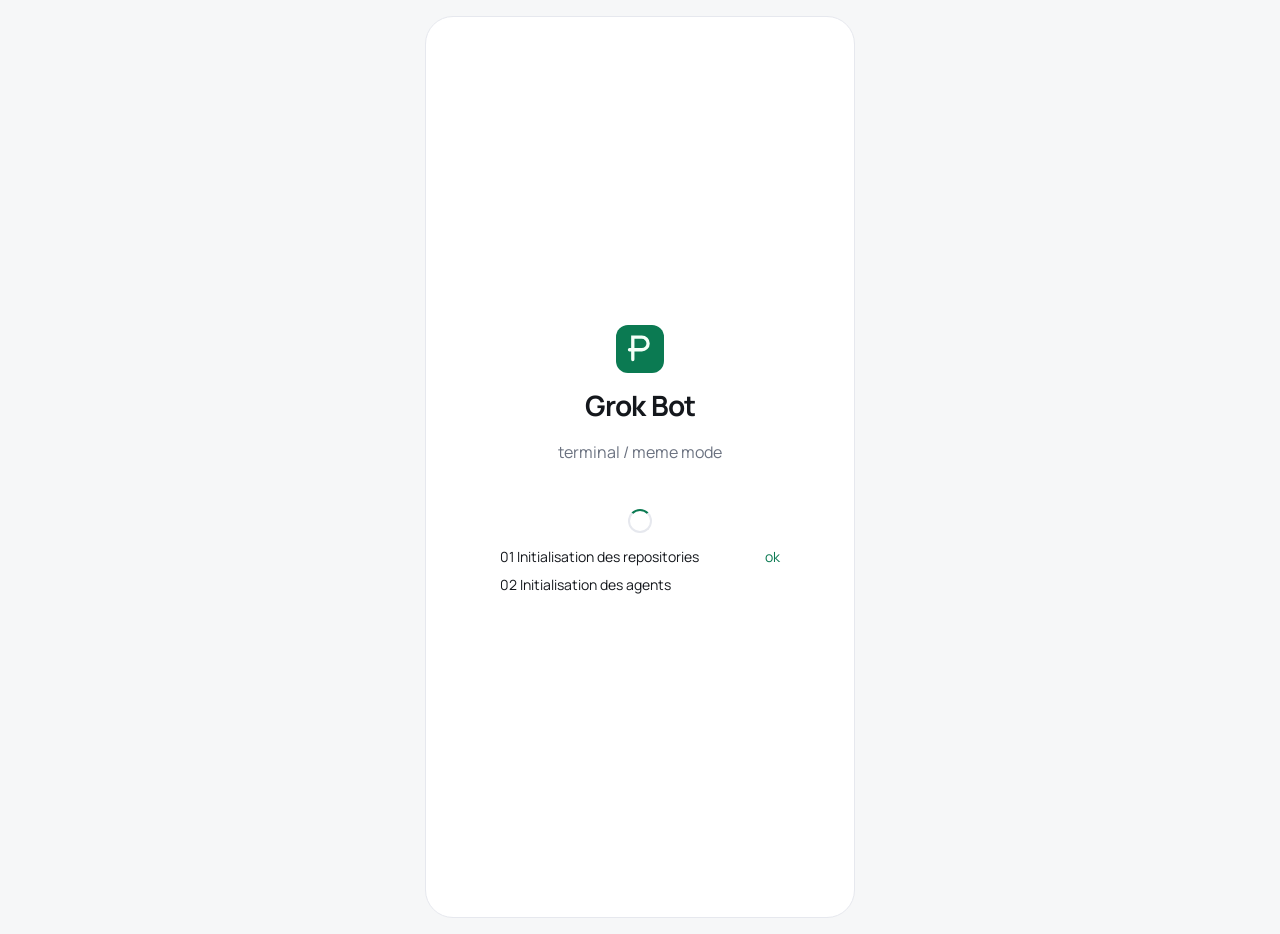
==== docs/index.html @ 36ecc017 "Publier le terminal Grok Bot sur GitHub Pages. Safari ouvre la simulation, les prix DexScreener et l" ====
<!DOCTYPE html>
<html lang="fr">
<head>
  <meta charset="utf-8" />
  <meta name="viewport" content="width=device-width, initial-scale=1, viewport-fit=cover" />
  <meta name="theme-color" content="#0b7a52" />
  <meta name="apple-mobile-web-app-capable" content="yes" />
  <meta name="apple-mobile-web-app-title" content="Grok Bot" />
  <meta name="description" content="Grok Bot — terminal de simulation Solana. Prix DexScreener, cinq agents, aucun envoi de fonds." />
  <title>Grok Bot</title>
  <link rel="icon" href="favicon.svg" type="image/svg+xml" />
  <link rel="manifest" href="manifest.webmanifest" />
  <link rel="preconnect" href="https://fonts.googleapis.com" />
  <link rel="preconnect" href="https://fonts.gstatic.com" crossorigin />
  <link href="https://fonts.googleapis.com/css2?family=IBM+Plex+Mono:wght@400;500&family=Manrope:wght@400;500;600;700&display=swap" rel="stylesheet" />
  <link rel="stylesheet" href="app.css" />
</head>
<body>
  <div id="app" class="phone"></div>
  <script src="app.js"></script>
</body>
</html>
---- docs/app.css ----
:root {
  --bg: #f6f7f8;
  --surface: #fff;
  --ink: #14171c;
  --muted: #6b7280;
  --line: #e6e8ee;
  --up: #0b7a52;
  --down: #c0363e;
  --soft: #e7f6ef;
  --soft-down: #fdecee;
  --scanner: #e07a1f;
  --safety: #d23b45;
  --analyst: #6b4de0;
  --risk: #2f6fed;
  --executor: #0b7a52;
  --phantom: #ab9ff2;
  --sans: "Manrope", ui-sans-serif, system-ui, sans-serif;
  --mono: "IBM Plex Mono", ui-monospace, monospace;
  color-scheme: light;
}
* { box-sizing: border-box; }
html, body { margin: 0; background: var(--bg); color: var(--ink); font-family: var(--sans); line-height: 1.45; }
button, a { cursor: pointer; }
button { font: inherit; color: inherit; background: none; border: 0; }
.phone {
  width: min(430px, 100%);
  min-height: 100dvh;
  margin: 0 auto;
  background: var(--surface);
}
@media (min-width: 760px) {
  .phone {
    min-height: calc(100dvh - 32px);
    margin: 16px auto;
    border: 1px solid var(--line);
    border-radius: 28px;
    overflow: hidden;
  }
}
.pad { padding: 16px 16px 28px; }
.center { min-height: 100dvh; display: flex; flex-direction: column; align-items: center; justify-content: center; text-align: center; padding: 32px 24px; }
h1 { font-size: 28px; letter-spacing: -0.03em; margin: 12px 0 0; }
.muted { color: var(--muted); }
.num { font-family: var(--mono); font-variant-numeric: tabular-nums; }
.up { color: var(--up); }
.down { color: var(--down); }
.row { display: flex; align-items: center; justify-content: space-between; gap: 12px; }
.mark { width: 48px; height: 48px; }
.spin { width: 24px; height: 24px; border: 2px solid var(--line); border-top-color: var(--up); border-radius: 50%; margin: 28px auto 0; animation: spin 0.8s linear infinite; }
@keyframes spin { to { transform: rotate(360deg); } }
@media (prefers-reduced-motion: reduce) { .spin, .ticker-track { animation: none !important; } }
.btn {
  display: flex; align-items: center; justify-content: center;
  width: 100%; height: 48px; border-radius: 12px; font-weight: 650; text-decoration: none;
}
.btn-green { background: var(--up); color: #f4fff8; }
.btn-ink { background: var(--ink); color: var(--bg); }
.btn-ink:disabled { opacity: 0.4; }
.btn-line { border: 1px solid var(--line); background: var(--surface); }
.ghost { height: 44px; color: var(--muted); font-size: 14px; }
.card { border: 1px solid var(--line); border-radius: 14px; padding: 12px 14px; }
.ticker { overflow: hidden; border-top: 1px solid var(--line); border-bottom: 1px solid var(--line); margin-top: 14px; }
.ticker-track { display: flex; width: max-content; gap: 18px; padding: 8px 0; animation: marquee 32s linear infinite; }
@keyframes marquee { to { transform: translateX(-50%); } }
.chip { display: flex; align-items: baseline; gap: 6px; font-size: 12px; white-space: nowrap; }
.dot { width: 6px; height: 6px; border-radius: 50%; display: inline-block; }
.hero { font-size: 48px; letter-spacing: -0.04em; margin: 18px 0 0; font-weight: 500; }
.stats { display: grid; grid-template-columns: 1fr 1fr 1fr; gap: 8px; margin-top: 14px; font-size: 12px; }
.stats b { display: block; margin-top: 2px; font-size: 13px; }
.chart { width: 100%; height: 132px; display: block; margin-top: 8px; }
h2 { font-size: 12px; letter-spacing: 0.04em; margin: 18px 0 8px; }
.repo, .agent, .dec { border-bottom: 1px solid var(--line); padding: 8px 0; font-size: 12px; }
.repo { border: 1px solid var(--line); border-radius: 12px; padding: 8px 10px; margin-bottom: 8px; }
.agent { display: grid; grid-template-columns: 16px 1fr auto; gap: 8px; align-items: start; }
.live { font-size: 12px; font-weight: 700; }
.sheet {
  position: fixed; inset: 0; background: rgba(20, 23, 28, 0.4);
  display: flex; align-items: flex-end; justify-content: center; padding: 12px; z-index: 5;
}
.sheet > div { width: min(430px, 100%); background: #fff; border-radius: 18px; padding: 18px; max-height: 86dvh; overflow: auto; }
.kvs { display: flex; justify-content: space-between; gap: 12px; font-size: 14px; padding: 6px 0; }
input[type="number"] { width: 100%; height: 40px; border: 1px solid var(--line); border-radius: 10px; padding: 0 10px; font: inherit; }
label { display: block; font-size: 12px; color: var(--muted); margin-top: 10px; }
ul.plain { padding-left: 18px; font-size: 14px; }
.note { font-size: 12px; color: var(--muted); text-align: center; margin-top: 14px; }
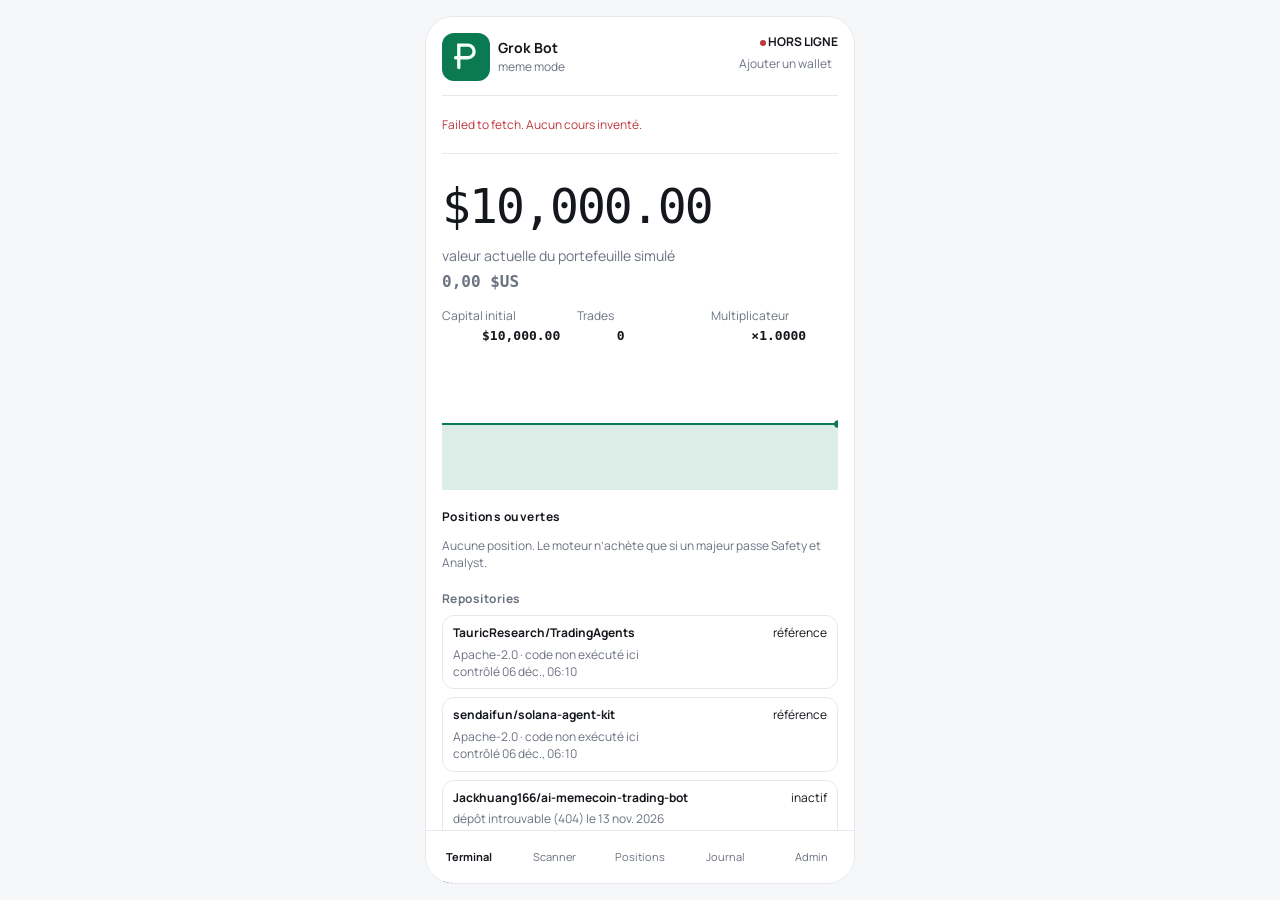
==== commit e4d8f6ec: "Rendre Grok Bot utilisable entièrement depuis GitHub. Terminal, scanner, positions, journal et admin" ====
--- a/docs/index.html
+++ b/docs/index.html
@@ -13,10 +13,10 @@
   <link rel="preconnect" href="https://fonts.googleapis.com" />
   <link rel="preconnect" href="https://fonts.gstatic.com" crossorigin />
   <link href="https://fonts.googleapis.com/css2?family=IBM+Plex+Mono:wght@400;500&family=Manrope:wght@400;500;600;700&display=swap" rel="stylesheet" />
-  <link rel="stylesheet" href="app.css" />
+  <link rel="stylesheet" href="app.css?v=4" />
 </head>
 <body>
   <div id="app" class="phone"></div>
-  <script src="app.js"></script>
+  <script src="app.js?v=4"></script>
 </body>
 </html>
--- a/docs/app.css
+++ b/docs/app.css
@@ -34,10 +34,11 @@
     margin: 16px auto;
     border: 1px solid var(--line);
     border-radius: 28px;
-    overflow: hidden;
+    overflow: auto;
+    max-height: calc(100dvh - 32px);
   }
 }
-.pad { padding: 16px 16px 28px; }
+.pad { padding: 16px 16px 88px; }
 .center { min-height: 100dvh; display: flex; flex-direction: column; align-items: center; justify-content: center; text-align: center; padding: 32px 24px; }
 h1 { font-size: 28px; letter-spacing: -0.03em; margin: 12px 0 0; }
 .muted { color: var(--muted); }
@@ -83,3 +84,14 @@
 label { display: block; font-size: 12px; color: var(--muted); margin-top: 10px; }
 ul.plain { padding-left: 18px; font-size: 14px; }
 .note { font-size: 12px; color: var(--muted); text-align: center; margin-top: 14px; }
+.nav {
+  position: sticky;
+  bottom: 0;
+  display: grid;
+  grid-template-columns: repeat(5, 1fr);
+  background: #fff;
+  border-top: 1px solid var(--line);
+  z-index: 2;
+}
+.nav button { height: 52px; font-size: 11px; color: var(--muted); }
+.nav button.on { color: var(--ink); font-weight: 700; }
